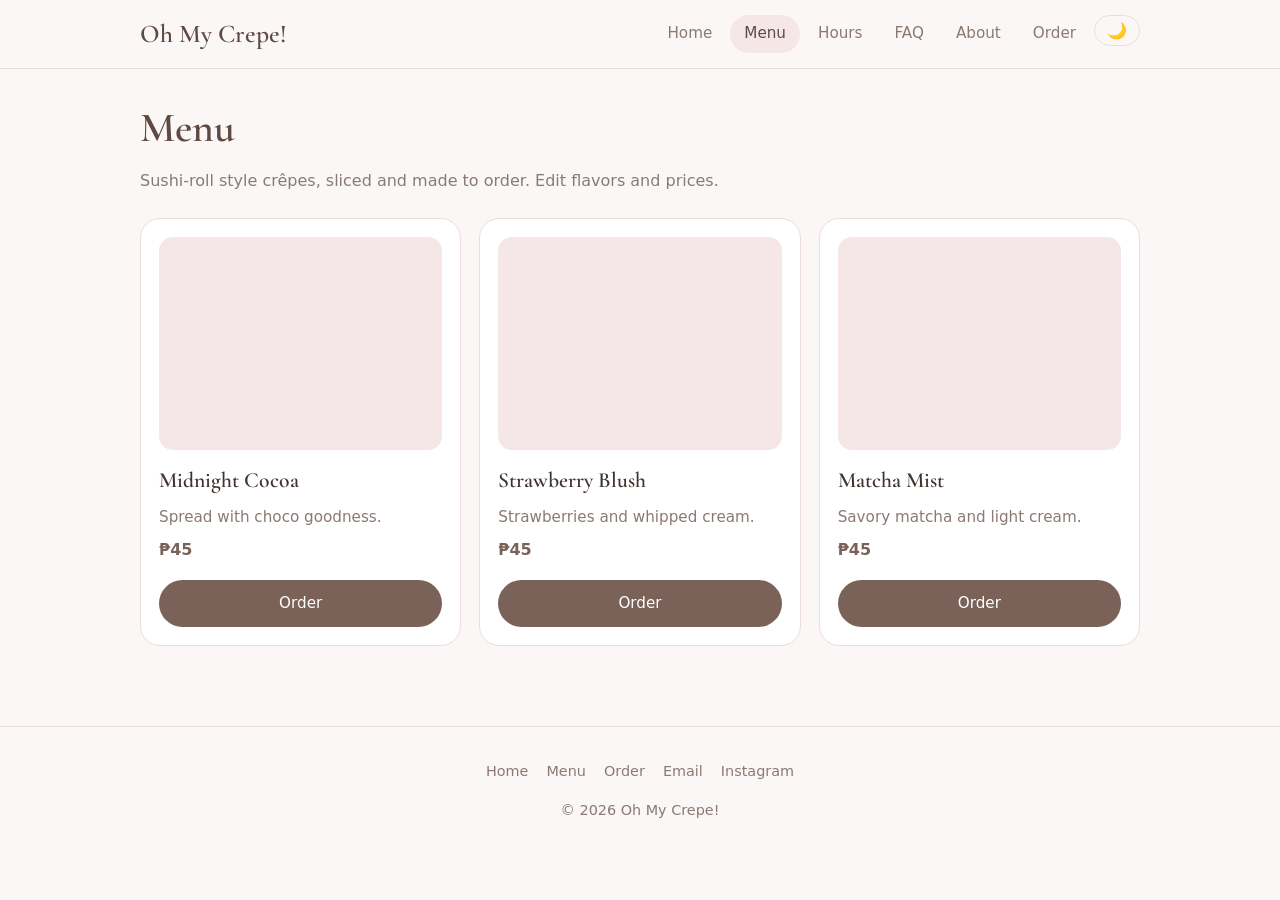
==== menu.html @ a6ed931e "Add files via upload" ====
<!DOCTYPE html><html lang="en"><head><meta charset="utf-8"><meta name="viewport" content="width=device-width, initial-scale=1"><meta name="description" content="Crêpe menu"><title>Menu | Oh My Crepe!</title><link rel="preconnect" href="https://fonts.googleapis.com"><link rel="preconnect" href="https://fonts.gstatic.com" crossorigin><link href="https://fonts.googleapis.com/css2?family=Cormorant+Garamond:wght@500;600&display=swap" rel="stylesheet"><link rel="stylesheet" href="css/style.css"></head><body data-page="menu">
<a class="skip" href="#main">Skip to content</a>
<header><div class="bar"><a class="brand" href="index.html">Oh My Crepe!</a>
<button class="menu-btn" id="menuBtn" aria-label="Menu">☰</button>
<nav id="nav"><ul>
<li><a href="index.html" >Home</a></li><li><a href="menu.html" class="active">Menu</a></li>
<li><a href="index.html#info">Hours</a></li><li><a href="index.html#faq">FAQ</a></li><li><a href="index.html#about">About</a></li>
<li><a href="order.html" >Order</a></li>
<li><button class="theme-btn" id="themeBtn" aria-label="Toggle dark mode">🌙</button></li>
</ul></nav></div></header>
<main id="main"><h1 style="font-size:2.6rem;color:var(--brown2)">Menu</h1><p class="sub">Sushi-roll style crêpes, sliced and made to order. Edit flavors and prices.</p><div class="grid">
<div class="card"><div class="pic"></div><h3>Midnight Cocoa</h3><p>Spread with choco goodness.</p><span class="price">₱45</span><a class="btn" data-order href="order.html?item=Midnight%20Cocoa">Order</a></div>
<div class="card"><div class="pic"></div><h3>Strawberry Blush</h3><p>Strawberries and whipped cream.</p><span class="price">₱45</span><a class="btn" data-order href="order.html?item=Strawberry%20Blush">Order</a></div>
<div class="card"><div class="pic"></div><h3>Matcha Mist</h3><p>Savory matcha and light cream.</p><span class="price">₱45</span><a class="btn" data-order href="order.html?item=Matcha%20Mist">Order</a></div>
</main>
<footer><ul><li><a href="index.html">Home</a></li><li><a href="menu.html">Menu</a></li><li><a href="order.html">Order</a></li><li><a href="mailto:you@example.com">Email</a></li><li><a href="https://instagram.com/yourhandle">Instagram</a></li></ul><p>© 2026 Oh My Crepe!</p></footer>
<div class="modal" id="closedModal"><div><h2>We’re taking a break</h2><p>Orders are closed right now. We’ll be back on <b id="reopen"></b>.</p><button class="btn" id="closeModal">Okay</button></div></div>
<script src="js/script.js"></script></body></html>
---- css/style.css ----
:root{--bg:#fbf7f6;--blush:#f5e6e8;--blush2:#ecd5d9;--card:#fff;--text:#3f332f;--muted:#8b7a74;--brown:#7a6259;--brown2:#5e4a42;--line:#eddcdc}
*{box-sizing:border-box}html{scroll-behavior:smooth;scroll-padding-top:72px}
body{margin:0;font-family:system-ui,-apple-system,"Segoe UI",sans-serif;background:var(--bg);color:var(--text);line-height:1.7}
h1,h2,h3,.brand{font-family:"Cormorant Garamond",Georgia,serif;font-weight:600;margin:0}
a{color:var(--brown2)}img{max-width:100%}
.skip{position:absolute;left:-999px}.skip:focus{left:8px;top:8px;background:#fff;padding:8px;z-index:99}
header{position:sticky;top:0;z-index:20;background:rgba(251,247,246,.92);backdrop-filter:blur(8px);border-bottom:1px solid var(--line)}
.bar{max-width:1040px;margin:auto;padding:12px 20px;display:flex;align-items:center;justify-content:space-between}
.brand{font-size:1.6rem;text-decoration:none;color:var(--brown2)}
nav ul{display:flex;gap:4px;list-style:none;margin:0;padding:0}
nav a{display:block;padding:6px 14px;border-radius:999px;text-decoration:none;color:var(--muted);font-size:.95rem}
nav a:hover,nav a.active{background:var(--blush);color:var(--brown2)}
.menu-btn{display:none;background:none;border:1px solid var(--line);border-radius:10px;padding:6px 12px;font-size:1.1rem;color:var(--brown2);cursor:pointer}
main{max-width:1040px;margin:auto;padding:24px 20px 8px}
.hero{text-align:center;padding:72px 20px;background:var(--blush);border-radius:28px}
.hero h1{font-size:clamp(2.4rem,7vw,4rem);line-height:1.1;color:var(--brown2)}
.hero p{max-width:480px;margin:14px auto 26px;color:var(--brown)}
.btn{display:inline-block;background:var(--brown);color:#fff;border:0;padding:11px 26px;border-radius:999px;font-size:.95rem;text-decoration:none;cursor:pointer;transition:background .2s}
.btn:hover{background:var(--brown2)}.btn.alt{background:transparent;color:var(--brown2);border:1px solid var(--brown)}.btn.alt:hover{background:var(--blush2)}
section{margin:72px 0}h2{font-size:2rem;color:var(--brown2)}.sub{color:var(--muted);margin:4px 0 24px}
.grid{display:flex;flex-wrap:wrap;gap:18px}
.card{flex:0 1 calc(33.333% - 12px);background:var(--card);border:1px solid var(--line);border-radius:20px;padding:18px;display:flex;flex-direction:column;gap:6px}
.card h3{font-size:1.35rem}.card p{margin:0;color:var(--muted);font-size:.95rem}
.card .btn{margin-top:10px;text-align:center}.price{color:var(--brown);font-weight:600}
.pic{width:100%;aspect-ratio:4/3;object-fit:cover;border-radius:14px;background:var(--blush);display:block;margin-bottom:6px}
.step{flex:1 1 220px;text-align:center;padding:12px}.step span{display:inline-grid;place-items:center;width:42px;height:42px;border-radius:50%;background:var(--blush2);color:var(--brown2);font-family:Georgia,serif;margin-bottom:8px}
.step h3{font-size:1.25rem}.step p{margin:4px 0 0;color:var(--muted);font-size:.95rem}
.info{background:var(--blush);border-radius:24px;padding:28px}.info b{display:block;color:var(--brown2);font-family:Georgia,serif;font-size:1.15rem}.info .grid>div{flex:1 1 220px}
details{border-bottom:1px solid var(--line);padding:16px 4px}summary{cursor:pointer;font-weight:600;color:var(--brown2)}details p{margin:8px 0 0;color:var(--muted)}
.about{max-width:620px}
.form-box{background:var(--card);border:1px solid var(--line);border-radius:22px;padding:22px;min-height:320px}
.chosen{background:var(--blush);color:var(--brown2);display:inline-block;padding:6px 16px;border-radius:999px;margin-bottom:16px;font-size:.95rem}
footer{margin-top:72px;border-top:1px solid var(--line);padding:32px 20px;text-align:center;color:var(--muted);font-size:.9rem}
footer ul{list-style:none;display:flex;flex-wrap:wrap;gap:18px;justify-content:center;padding:0;margin:0 0 12px}footer a{color:var(--muted);text-decoration:none}footer a:hover{color:var(--brown2)}
.modal{position:fixed;inset:0;background:rgba(63,51,47,.5);display:none;align-items:center;justify-content:center;padding:16px;z-index:50}
.modal.show{display:flex}.modal>div{background:var(--bg);border-radius:24px;padding:32px;max-width:400px;text-align:center}.modal h2{font-size:1.7rem}
@media(max-width:960px){.card{flex-basis:calc(50% - 9px)}}
@media(max-width:720px){
.menu-btn{display:block}
nav{position:absolute;top:100%;left:0;right:0;background:var(--bg);border-bottom:1px solid var(--line);display:none}
nav.open{display:block}nav ul{flex-direction:column;padding:10px 20px}
.hero{padding:52px 16px}section{margin:52px 0}
}
/* Dark mode */
[data-theme=dark]{--bg:#241a19;--blush:#3a2a2c;--blush2:#4d393c;--card:#2f2222;--text:#f3e6e4;--muted:#bfa8a3;--brown:#c99aa2;--brown2:#f0cfd4;--line:#4a3739}
[data-theme=dark] header{background:rgba(36,26,25,.92)}
[data-theme=dark] .btn:not(.alt){color:#2a1c1c}
[data-theme=dark] .modal{background:rgba(0,0,0,.65)}
.theme-btn{background:none;border:1px solid var(--line);border-radius:999px;padding:5px 12px;font-size:1rem;cursor:pointer;color:var(--brown2)}
.theme-btn:hover{background:var(--blush)}
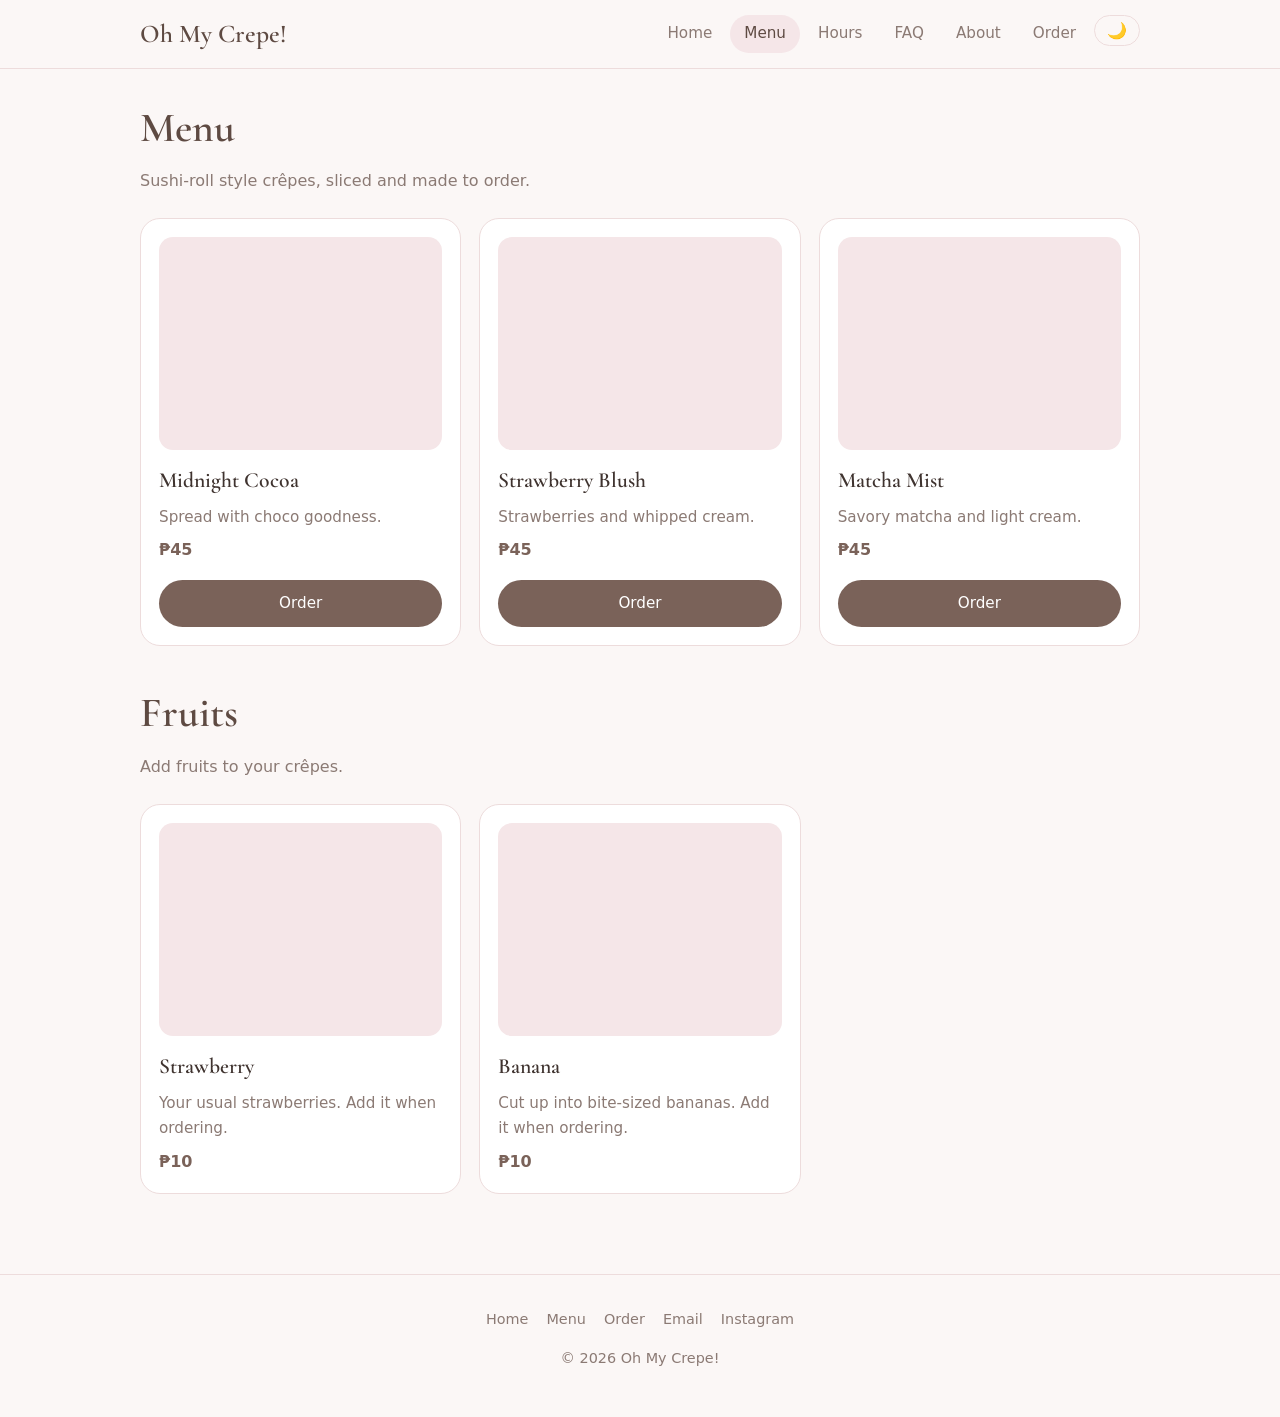
==== commit fd72872a: "Update menu.html" ====
--- a/menu.html
+++ b/menu.html
@@ -1,18 +1,22 @@
 <!DOCTYPE html><html lang="en"><head><meta charset="utf-8"><meta name="viewport" content="width=device-width, initial-scale=1"><meta name="description" content="Crêpe menu"><title>Menu | Oh My Crepe!</title><link rel="preconnect" href="https://fonts.googleapis.com"><link rel="preconnect" href="https://fonts.gstatic.com" crossorigin><link href="https://fonts.googleapis.com/css2?family=Cormorant+Garamond:wght@500;600&display=swap" rel="stylesheet"><link rel="stylesheet" href="css/style.css"></head><body data-page="menu">
-<a class="skip" href="#main">Skip to content</a>
-<header><div class="bar"><a class="brand" href="index.html">Oh My Crepe!</a>
-<button class="menu-btn" id="menuBtn" aria-label="Menu">☰</button>
-<nav id="nav"><ul>
-<li><a href="index.html" >Home</a></li><li><a href="menu.html" class="active">Menu</a></li>
-<li><a href="index.html#info">Hours</a></li><li><a href="index.html#faq">FAQ</a></li><li><a href="index.html#about">About</a></li>
-<li><a href="order.html" >Order</a></li>
-<li><button class="theme-btn" id="themeBtn" aria-label="Toggle dark mode">🌙</button></li>
-</ul></nav></div></header>
-<main id="main"><h1 style="font-size:2.6rem;color:var(--brown2)">Menu</h1><p class="sub">Sushi-roll style crêpes, sliced and made to order. Edit flavors and prices.</p><div class="grid">
-<div class="card"><div class="pic"></div><h3>Midnight Cocoa</h3><p>Spread with choco goodness.</p><span class="price">₱45</span><a class="btn" data-order href="order.html?item=Midnight%20Cocoa">Order</a></div>
-<div class="card"><div class="pic"></div><h3>Strawberry Blush</h3><p>Strawberries and whipped cream.</p><span class="price">₱45</span><a class="btn" data-order href="order.html?item=Strawberry%20Blush">Order</a></div>
-<div class="card"><div class="pic"></div><h3>Matcha Mist</h3><p>Savory matcha and light cream.</p><span class="price">₱45</span><a class="btn" data-order href="order.html?item=Matcha%20Mist">Order</a></div>
-</main>
-<footer><ul><li><a href="index.html">Home</a></li><li><a href="menu.html">Menu</a></li><li><a href="order.html">Order</a></li><li><a href="mailto:you@example.com">Email</a></li><li><a href="https://instagram.com/yourhandle">Instagram</a></li></ul><p>© 2026 Oh My Crepe!</p></footer>
-<div class="modal" id="closedModal"><div><h2>We’re taking a break</h2><p>Orders are closed right now. We’ll be back on <b id="reopen"></b>.</p><button class="btn" id="closeModal">Okay</button></div></div>
-<script src="js/script.js"></script></body></html>
+    <a class="skip" href="#main">Skip to content</a>
+    <header><div class="bar"><a class="brand" href="index.html">Oh My Crepe!</a>
+        <button class="menu-btn" id="menuBtn" aria-label="Menu">☰</button>
+        <nav id="nav"><ul>
+            <li><a href="index.html" >Home</a></li><li><a href="menu.html" class="active">Menu</a></li>
+            <li><a href="index.html#info">Hours</a></li><li><a href="index.html#faq">FAQ</a></li><li><a href="index.html#about">About</a></li>
+            <li><a href="order.html" >Order</a></li>
+            <li><button class="theme-btn" id="themeBtn" aria-label="Toggle dark mode">🌙</button></li>
+        </ul></nav></div></header>
+        <main id="main"><h1 style="font-size:2.6rem;color:var(--brown2)">Menu</h1><p class="sub">Sushi-roll style crêpes, sliced and made to order.</p><div class="grid">
+            <div class="card"><div class="pic"></div><h3>Midnight Cocoa</h3><p>Spread with choco goodness.</p><span class="price">₱45</span><a class="btn" data-order href="order.html?item=Midnight%20Cocoa">Order</a></div>
+            <div class="card"><div class="pic"></div><h3>Strawberry Blush</h3><p>Strawberries and whipped cream.</p><span class="price">₱45</span><a class="btn" data-order href="order.html?item=Strawberry%20Blush">Order</a></div>
+            <div class="card"><div class="pic"></div><h3>Matcha Mist</h3><p>Savory matcha and light cream.</p><span class="price">₱45</span><a class="btn" data-order href="order.html?item=Matcha%20Mist">Order</a></div>
+        </main>
+        <main id="main"><h1 style="font-size:2.6rem;color:var(--brown2)">Fruits</h1><p class="sub">Add fruits to your crêpes.</p><div class="grid">
+            <div class="card"><div class="pic"></div><h3>Strawberry</h3><p>Your usual strawberries. Add it when ordering.</p><span class="price">₱10</span></a></div>
+            <div class="card"><div class="pic"></div><h3>Banana</h3><p>Cut up into bite-sized bananas. Add it when ordering.</p><span class="price">₱10</span></a></div>
+        </main>
+        <footer><ul><li><a href="index.html">Home</a></li><li><a href="menu.html">Menu</a></li><li><a href="order.html">Order</a></li><li><a href="meetkyle0904@gmail.com">Email</a></li><li><a href="https://instagram.com/ohmycrepe.co">Instagram</a></li></ul><p>© 2026 Oh My Crepe!</p></footer>
+        <div class="modal" id="closedModal"><div><h2>We’re taking a break</h2><p>Orders are closed right now. We’ll be back on <b id="reopen"></b>.</p><button class="btn" id="closeModal">Okay</button></div></div>
+        <script src="js/script.js"></script></body></html>
